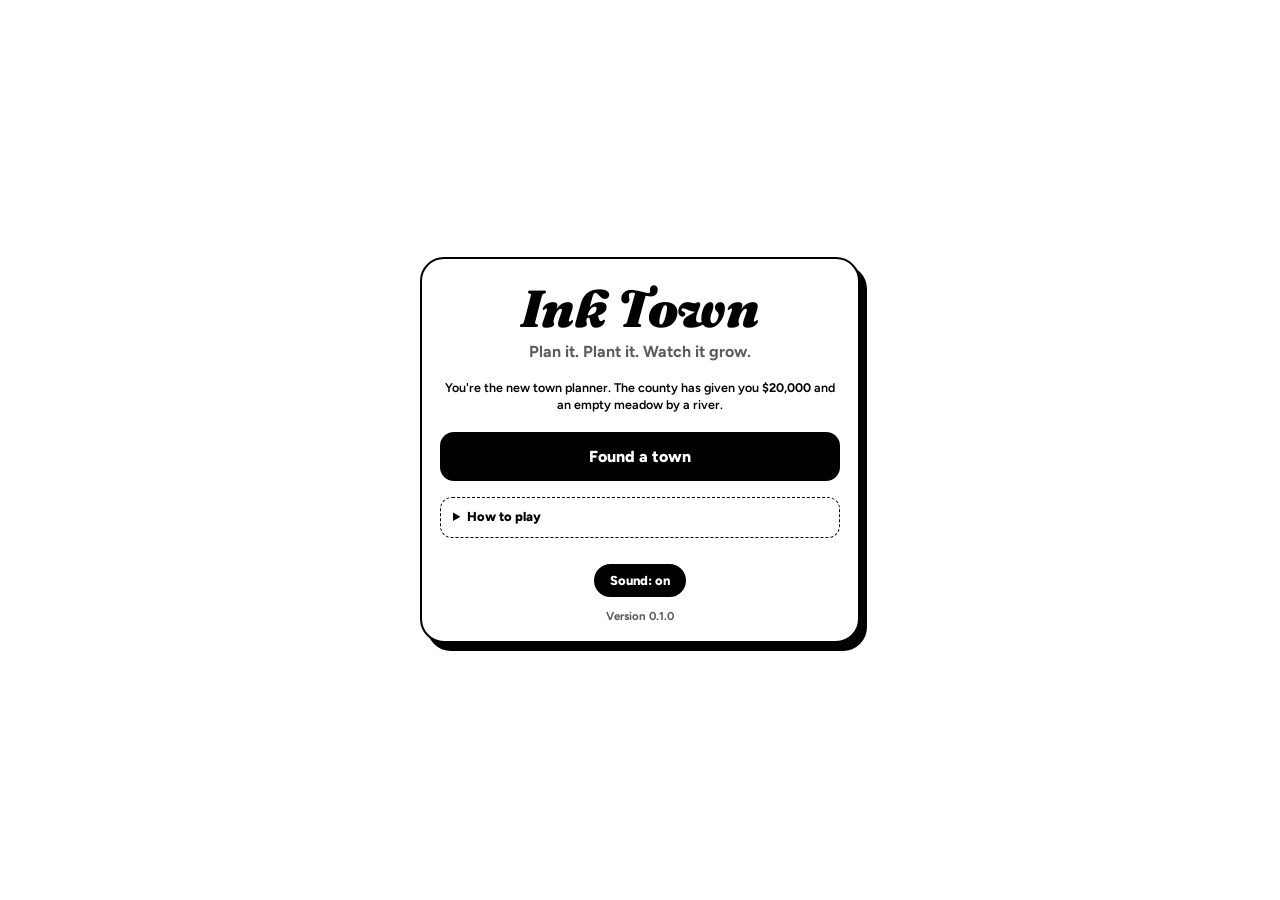
==== play/index.html @ 35b31f79 "Ink Town: a cozy ink-drawn town builder A paper-and-ink city builder in the style of Ink Nine and In" ====
<!doctype html>
<html lang="en">
<head>
<meta charset="utf-8">
<meta name="viewport" content="width=device-width, initial-scale=1, viewport-fit=cover, user-scalable=no">
<title>Ink Town</title>
<meta name="description" content="Plan it. Plant it. Watch it grow.">
<meta name="theme-color" content="#ffffff">
<link rel="manifest" href="/manifest.webmanifest">
<link rel="icon" type="image/svg+xml" href="/icons/icon.svg">
<meta name="apple-mobile-web-app-capable" content="yes">
<meta name="mobile-web-app-capable" content="yes">
<meta name="apple-mobile-web-app-title" content="Ink Town">
<meta name="apple-mobile-web-app-status-bar-style" content="default">
<link rel="preconnect" href="https://fonts.googleapis.com">
<link rel="preconnect" href="https://fonts.gstatic.com" crossorigin>
<link href="https://fonts.googleapis.com/css2?family=Fraunces:ital,opsz,wght@0,9..144,500;0,9..144,800;1,9..144,900&family=Figtree:wght@500;700;800&display=swap" rel="stylesheet">
<link rel="stylesheet" href="styles.css">
</head>
<body>
<canvas id="c" aria-label="Your town"></canvas>

<header id="top" hidden>
  <div class="tl">
    <div class="hn" id="tname">Inkwell</div>
    <div class="sub" id="tsub">Day 1 · Hamlet</div>
  </div>
  <button class="cash" id="cashBtn" type="button" aria-label="Town money">
    <span class="pv" id="money">$20,000</span><span class="sub" id="net">+$0 a day</span>
  </button>
  <div class="row2">
    <button class="chip" id="popChip" type="button" aria-label="Residents">
      <svg viewBox="0 0 20 20" aria-hidden="true"><circle cx="10" cy="6" r="3.4" fill="#fff" stroke="#000" stroke-width="1.8"/><path d="M3.5 18c0-4 2.8-6.5 6.5-6.5s6.5 2.5 6.5 6.5z" fill="#fff" stroke="#000" stroke-width="1.8" stroke-linejoin="round"/></svg><b id="pop">0</b></button>
    <button class="chip" id="hapChip" type="button" aria-label="Happiness">
      <svg viewBox="0 0 20 20" aria-hidden="true"><circle cx="10" cy="10" r="8" fill="#fff" stroke="#000" stroke-width="1.8"/><circle cx="7.2" cy="8" r="1.2"/><circle cx="12.8" cy="8" r="1.2"/><path id="mouth" d="M6.5 12q3.5 3 7 0" fill="none" stroke="#000" stroke-width="1.8" stroke-linecap="round"/></svg><b id="hap">–</b></button>
    <button class="dem" id="demBtn" type="button" aria-label="What the town wants">
      <span><i id="dH"></i><small>Homes</small></span><span><i id="dS"></i><small>Shops</small></span><span><i id="dW"></i><small>Work</small></span>
    </button>
    <div class="clock" aria-hidden="true"><i id="dayArc"></i></div>
  </div>
  <div id="rankbar"><span id="rankL">Hamlet</span><div class="rb"><i id="rankFill"></i></div><span id="rankR">Village at 60</span></div>
</header>
<button id="menuBtn" class="round" type="button" aria-label="Menu" hidden>
  <svg viewBox="0 0 32 32" aria-hidden="true"><path d="M8 10h16M8 16h16M8 22h16" stroke="currentColor" stroke-width="3" stroke-linecap="round"/></svg>
</button>
<div id="side" hidden>
  <button id="speedBtn" class="round" type="button" aria-label="Speed"><svg viewBox="0 0 32 32" aria-hidden="true"><path id="speedIcon" d="" fill="currentColor"/></svg></button>
  <button id="undoBtn" class="round" type="button" aria-label="Undo"><svg viewBox="0 0 32 32" aria-hidden="true"><path d="M11 9 5 15l6 6M6 15h12a7 7 0 0 1 0 14h-4" fill="none" stroke="currentColor" stroke-width="3" stroke-linecap="round" stroke-linejoin="round" transform="translate(1 -3)"/></svg></button>
  <button id="homeBtn" class="round" type="button" aria-label="Back to the town hall"><svg viewBox="0 0 32 32" aria-hidden="true"><circle cx="16" cy="16" r="9" fill="none" stroke="currentColor" stroke-width="3"/><circle cx="16" cy="16" r="3" fill="currentColor"/><path d="M16 3v5M16 24v5M3 16h5M24 16h5" stroke="currentColor" stroke-width="3" stroke-linecap="round"/></svg></button>
</div>
<button id="taskPill" type="button" hidden><i>Task</i><span id="taskT"></span></button>

<div id="hint" hidden><span id="hintT"></span></div>
<div id="dock" hidden>
  <div id="tray" hidden>
    <div class="trayhead"><b id="trayT">Homes</b><small id="trayS"></small><button id="trayX" type="button" aria-label="Stop building">Done</button></div>
    <div class="items" id="items"></div>
  </div>
  <nav id="cats" aria-label="Build"></nav>
</div>
<div id="sheet" hidden><div class="sh" id="sheetIn"></div></div>
<div id="toast" role="status" aria-live="polite"></div>
<div id="callout"></div>
<div id="card" hidden><div class="panel" id="panel"></div></div>
<script src="js/config.js"></script>
<script src="js/engine.js"></script>
<script src="js/items.js"></script>
<script src="js/town.js"></script>
<script src="js/sim.js"></script>
<script src="js/render.js"></script>
<script src="js/draw.js"></script>
<script src="js/agents.js"></script>
<script src="js/audio.js"></script>
<script src="js/ui.js"></script>
<script src="js/screens.js"></script>
<script src="js/input.js"></script>
<script src="js/scene.js"></script>
<script src="js/main.js"></script>
<script>if('serviceWorker' in navigator&&location.protocol==='https:') navigator.serviceWorker.register('/sw.js').catch(()=>{});</script>
</body>
</html>
---- play/styles.css ----
/* Ink Town styles. Paper-and-ink look: white paper, black ink, no other colors. Shared with Ink Nine and Ink Rally. */
:root{
  --paper:#ffffff; --ink:#000000; --soft:#5c5c5c;
  --display:"Fraunces", Georgia, "Times New Roman", serif;
  --ui:"Figtree", system-ui, -apple-system, "Segoe UI", sans-serif;
  --spring:cubic-bezier(.34,1.56,.64,1); --settle:cubic-bezier(.3,.7,.3,1);
  color-scheme: light;
  box-sizing:border-box;
}
/* The town is paper-and-ink by design, so it stays white in either viewer theme. */
@media (prefers-color-scheme: dark){ :root:not([data-theme="light"]){ --paper:#ffffff; --ink:#000000; --soft:#5c5c5c; } }
:root[data-theme="dark"]{ --paper:#ffffff; --ink:#000000; --soft:#5c5c5c; }
*,*::before,*::after{box-sizing:inherit}
html,body{height:100%;margin:0;background:var(--paper);color:var(--ink);overflow:hidden;overscroll-behavior:none;
  -webkit-user-select:none;user-select:none;-webkit-touch-callout:none;-webkit-tap-highlight-color:transparent;font-family:var(--ui)}
canvas{position:fixed;inset:0;width:100%;height:100%;display:block;touch-action:none}
[hidden]{display:none !important}
button{font-family:var(--ui)}

/* ---------- HUD ---------- */
#top{position:fixed;top:0;left:0;right:0;z-index:5;pointer-events:none;
  padding:calc(env(safe-area-inset-top,0px) + 10px) 16px 16px;background:linear-gradient(to bottom,#fff 78%,rgba(255,255,255,0));
  display:grid;grid-template-columns:1fr auto;align-items:start;gap:6px 8px}
#top button{pointer-events:auto}
.hn{font-family:var(--display);font-style:italic;font-weight:900;font-size:27px;line-height:1;letter-spacing:-.01em;white-space:nowrap;overflow:hidden;text-overflow:ellipsis;max-width:52vw}
.hn,.sub,.pv{text-shadow:0 0 3px #fff,0 0 3px #fff,0 0 6px #fff}
.sub{font-size:12.5px;font-weight:700;color:var(--soft);margin-top:4px;line-height:1.25;display:block}
.cash{appearance:none;border:0;background:none;padding:0;margin-right:48px;text-align:right;color:var(--ink);cursor:pointer;min-width:96px}
.pv{display:block;font-family:var(--display);font-weight:800;font-size:27px;line-height:1;font-variant-numeric:tabular-nums}
.cash.pop .pv{animation:cashPop .45s var(--spring)}
.cash.broke .pv{animation:nope .3s}
@keyframes cashPop{0%{transform:scale(1)}35%{transform:scale(1.14,.88)}100%{transform:none}}
.row2{grid-column:1/-1;display:flex;align-items:center;gap:6px}
.chip{appearance:none;display:inline-flex;align-items:center;gap:5px;border:2px solid var(--ink);background:var(--paper);color:var(--ink);border-radius:999px;padding:4px 10px 4px 5px;cursor:pointer;
  font:800 14px var(--ui);font-variant-numeric:tabular-nums;box-shadow:2px 3px 0 var(--ink);transition:transform .2s var(--spring)}
.chip svg{width:20px;height:20px}
.chip:active,.dem:active{transform:scale(1.06,.9)}
.chip:focus-visible,.dem:focus-visible,.cash:focus-visible{outline:3px solid var(--ink);outline-offset:3px}
.dem{appearance:none;display:flex;gap:7px;border:2px solid var(--ink);background:var(--paper);border-radius:12px;padding:3px 8px 2px;cursor:pointer;box-shadow:2px 3px 0 var(--ink);transition:transform .2s var(--spring)}
.dem span{display:grid;justify-items:center;gap:1px}
.dem i{position:relative;display:block;width:9px;height:20px;border:1.5px solid var(--ink);border-radius:3px;overflow:hidden}
.dem i::before{content:"";position:absolute;left:0;right:0;top:50%;border-top:1px solid var(--ink);opacity:.5}
.dem i b{position:absolute;left:0;right:0;background:var(--ink);transition:all .6s var(--settle)}
.dem i b.neg{background:repeating-linear-gradient(-45deg,#000 0 1.5px,#fff 1.5px 3.5px)}
.dem small{font-size:8.5px;font-weight:800;color:var(--ink);letter-spacing:.01em}
.clock{margin-left:auto;width:26px;height:26px;border:2px solid var(--ink);border-radius:50%;background:var(--paper);position:relative;overflow:hidden}
.clock i{position:absolute;inset:0;border-radius:50%;background:conic-gradient(#000 var(--p,0%),transparent 0)}
#rankbar{grid-column:1/-1;display:flex;align-items:center;gap:8px;font-size:11.5px;font-weight:800}
#rankbar .rb{flex:1;height:8px;border:1.5px solid var(--ink);border-radius:999px;overflow:hidden;background:var(--paper)}
#rankbar .rb i{display:block;height:100%;background:var(--ink);transform-origin:0 50%;transition:transform .8s var(--settle)}
#rankR{color:var(--soft)}

.round{position:fixed;z-index:6;width:42px;height:42px;border-radius:50%;border:2.5px solid var(--ink);background:var(--paper);color:var(--ink);box-shadow:3px 4px 0 var(--ink);
  display:grid;place-items:center;cursor:pointer;padding:0;transition:transform .28s var(--spring),opacity .2s}
.round svg{width:24px;height:24px}
.round:active{transform:scale(1.12,.86)}
.round:focus-visible{outline:3px solid var(--ink);outline-offset:4px}
.round:disabled{opacity:.3;cursor:default;box-shadow:none}
#menuBtn{right:12px;top:calc(env(safe-area-inset-top,0px) + 8px)}
#side{position:fixed;right:12px;top:calc(env(safe-area-inset-top,0px) + 150px);z-index:6;display:grid;gap:12px}
#side .round{position:static}
#speedBtn.on{background:var(--ink);color:var(--paper)}
#taskPill span{display:grid;min-width:0}
#taskPill b{font-weight:800;white-space:nowrap;overflow:hidden;text-overflow:ellipsis}
#taskPill small{font-size:11.5px;font-weight:700;opacity:.75;font-variant-numeric:tabular-nums}

#taskPill{position:fixed;left:12px;top:calc(env(safe-area-inset-top,0px) + 150px);z-index:6;max-width:calc(100vw - 88px);appearance:none;display:flex;align-items:center;gap:8px;text-align:left;
  border:2px solid var(--ink);background:var(--paper);color:var(--ink);border-radius:14px;padding:6px 11px 6px 7px;cursor:pointer;box-shadow:3px 4px 0 var(--ink);font:700 12.5px var(--ui);line-height:1.25;
  transition:transform .2s var(--spring)}
#taskPill i{font-style:normal;font-weight:800;font-size:10.5px;background:var(--ink);color:var(--paper);border-radius:8px;padding:3px 6px;flex:none}
#taskPill:active{transform:scale(1.04,.92)}
#taskPill.done{animation:taskDone .7s var(--settle)}
@keyframes taskDone{0%{transform:scale(1)}30%{transform:scale(1.1,.85);background:var(--ink);color:var(--paper)}60%{transform:scale(.97,1.04)}100%{transform:none}}

/* ---------- the build dock ---------- */
#dock{position:fixed;left:0;right:0;bottom:0;z-index:6;pointer-events:none;padding:0 10px calc(env(safe-area-inset-bottom,0px) + 10px)}
#dock>*{pointer-events:auto}
#cats{display:grid;grid-template-columns:repeat(7,minmax(0,1fr));gap:3px;background:var(--paper);border:2.5px solid var(--ink);border-radius:20px;box-shadow:4px 5px 0 var(--ink);padding:5px;max-width:560px;margin:0 auto}
.cat{appearance:none;border:0;background:none;color:var(--ink);border-radius:14px;padding:5px 0 4px;cursor:pointer;display:grid;justify-items:center;gap:2px;font:800 10px var(--ui);letter-spacing:-.01em;min-width:0;transition:transform .22s var(--spring)}
.cat svg{width:26px;height:26px}
.cat.on{background:var(--ink);color:var(--paper);transform:translateY(-3px)}
.cat:active{transform:scale(1.1,.88)}
.cat:focus-visible{outline:3px solid var(--ink);outline-offset:1px}
#tray{background:var(--paper);border:2.5px solid var(--ink);border-radius:20px;box-shadow:4px 5px 0 var(--ink);margin:0 auto 8px;max-width:560px;padding:6px 0 4px;animation:trayIn .45s var(--settle)}
@keyframes trayIn{0%{transform:translateY(40px) scale(.94,1.08);opacity:0}60%{transform:translateY(-4px) scale(1.02,.98);opacity:1}100%{transform:none}}
.trayhead{display:flex;align-items:center;gap:8px;padding:0 8px 2px 14px}
.trayhead b{font-family:var(--display);font-style:italic;font-weight:900;font-size:18px}
.trayhead small{font-size:11.5px;font-weight:700;color:var(--soft);flex:1;white-space:nowrap;overflow:hidden;text-overflow:ellipsis}
#trayX{appearance:none;border:2px solid var(--ink);background:var(--paper);color:var(--ink);border-radius:999px;padding:4px 12px;font:800 12px var(--ui);cursor:pointer}
.items{display:flex;gap:7px;overflow-x:auto;padding:4px 10px 6px;scroll-snap-type:x proximity;-webkit-overflow-scrolling:touch;scrollbar-width:none}
.items::-webkit-scrollbar{display:none}
.it{appearance:none;flex:none;width:78px;scroll-snap-align:start;border:2px solid var(--ink);background:var(--paper);color:var(--ink);border-radius:14px;padding:4px 4px 6px;cursor:pointer;display:grid;justify-items:center;gap:1px;
  transition:transform .22s var(--spring);animation:pickIn .45s var(--settle) both}
.it canvas{position:static;width:66px;height:42px;touch-action:auto}
.it b{font-size:11.5px;font-weight:800;line-height:1.1;text-align:center;white-space:nowrap;overflow:hidden;text-overflow:ellipsis;max-width:100%}
.it small{font-size:10.5px;font-weight:800;font-variant-numeric:tabular-nums}
.it.on{background:var(--ink);color:var(--paper);transform:translateY(-4px)}
.it.on canvas{background:var(--paper);border-radius:9px}
.it.lock{border-style:dashed}
.it.lock canvas{opacity:.3}
.it.lock small{color:var(--soft)}
.it.poor small{text-decoration:line-through}
.it:focus-visible{outline:3px solid var(--ink);outline-offset:2px}
.it.nope{animation:nope .3s}
@keyframes nope{0%,100%{transform:translateX(0)}25%{transform:translateX(-4px)}75%{transform:translateX(4px)}}
#hint{position:fixed;left:0;right:0;bottom:120px;z-index:5;text-align:center;pointer-events:none;padding:0 16px}
#hint span{background:var(--paper);border:2px solid var(--ink);border-radius:14px;padding:6px 12px;display:inline-block;font-size:12.5px;font-weight:700;line-height:1.3;max-width:360px;animation:hintIn .5s var(--settle)}
#hint.out span{animation:hintOut .4s ease-in forwards}
@keyframes hintIn{0%{opacity:0;transform:translateY(-10px) scale(.9,1.1)}60%{opacity:1;transform:translateY(2px) scale(1.02,.98)}100%{transform:none}}
@keyframes hintOut{to{opacity:0;transform:translateY(-8px)}}
@keyframes bob{0%,100%{transform:translateY(0)}50%{transform:translateY(-3px)}}

/* ---------- the info sheet when you tap a building ---------- */
#sheet{position:fixed;left:0;right:0;bottom:0;z-index:7;padding:0 10px calc(env(safe-area-inset-bottom,0px) + 10px);pointer-events:none}
.sh{pointer-events:auto;max-width:520px;margin:0 auto;background:var(--paper);border:2.5px solid var(--ink);border-radius:22px;box-shadow:6px 7px 0 var(--ink);padding:14px 16px 14px;animation:trayIn .5s var(--settle);max-height:56vh;overflow-y:auto}
.sh .top{display:grid;grid-template-columns:auto 1fr auto;gap:12px;align-items:center}
.sh canvas{position:static;width:74px;height:60px;touch-action:auto}
.sh h2{font-family:var(--display);font-style:italic;font-weight:900;font-size:25px;line-height:1.05;margin:0}
.sh .top small{display:block;font-size:12.5px;font-weight:700;color:var(--soft);margin-top:3px}
.sh .x{appearance:none;width:34px;height:34px;border-radius:50%;border:2px solid var(--ink);background:var(--paper);color:var(--ink);font:900 18px var(--ui);cursor:pointer;line-height:1;padding:0;align-self:start}
.meter{display:grid;grid-template-columns:auto 1fr auto;gap:8px;align-items:center;font-size:12.5px;font-weight:800;margin:10px 0 0}
.meter .bar{height:10px;border:1.5px solid var(--ink);border-radius:999px;overflow:hidden}
.meter .bar i{display:block;height:100%;background:var(--ink);transform-origin:0 50%;animation:grow .7s var(--settle) both .1s}
@keyframes grow{0%{transform:scaleX(0)}}
.why{list-style:none;padding:0;margin:10px 0 0;display:grid;gap:5px;font-size:13px;font-weight:600;text-align:left}
.why li{display:grid;grid-template-columns:18px 1fr;gap:6px;align-items:start;line-height:1.3}
.why li::before{content:"";width:14px;height:14px;margin-top:1px;border:2px solid var(--ink);border-radius:50%;box-sizing:border-box}
.why li.g::before{background:var(--ink)}
.why li.b::before{border-radius:3px;background:repeating-linear-gradient(-45deg,#000 0 1.5px,#fff 1.5px 3.5px)}
.sbtns{display:flex;gap:8px;margin-top:12px}
.sbtns .btn{flex:1;padding:10px 12px;font-size:14px}

#toast{position:fixed;left:50%;top:42%;z-index:9;transform:translateX(-50%);pointer-events:none;opacity:0;
  background:var(--ink);color:var(--paper);border-radius:999px;padding:9px 16px;font-weight:800;font-size:14px;white-space:nowrap;max-width:calc(100vw - 32px);overflow:hidden;text-overflow:ellipsis}
#toast.go{animation:toast 2.2s var(--settle) forwards}
@keyframes toast{0%{opacity:0;transform:translateX(-50%) translateY(-14px) scale(.8,1.2)}12%{opacity:1;transform:translateX(-50%) scale(1.05,.95)}20%{transform:translateX(-50%)}82%{opacity:1;transform:translateX(-50%)}100%{opacity:0;transform:translateX(-50%) translateY(-8px)}}

#callout{position:fixed;left:0;right:0;top:32%;z-index:8;text-align:center;pointer-events:none;opacity:0}
#callout b{display:block;font-family:var(--display);font-style:italic;font-weight:900;font-size:clamp(52px,16vw,92px);line-height:1;
  text-shadow:3px 4px 0 #fff, -2px -2px 0 #fff, 2px -2px 0 #fff, -2px 2px 0 #fff}
#callout span{display:inline-block;margin-top:8px;font-size:16px;font-weight:800;background:var(--paper);border:2px solid var(--ink);border-radius:999px;padding:5px 14px}
#callout.go{animation:call 1.8s linear forwards}
@keyframes call{0%{opacity:0;transform:scale(.2)}8%{opacity:1;transform:scale(1.28,.78)}14%{transform:scale(.88,1.16)}20%{transform:scale(1.05,.96)}26%{transform:scale(1)}82%{opacity:1;transform:translateY(0) scale(1)}88%{transform:translateY(6px) scale(1.1,.9)}100%{opacity:0;transform:translateY(-90px) scale(.8,1.3)}}

/* ---------- cards ---------- */
#card{position:fixed;inset:0;z-index:10;display:grid;overflow-y:auto;-webkit-overflow-scrolling:touch;background:rgba(255,255,255,.8);padding:calc(env(safe-area-inset-top,0px) + 16px) 16px calc(env(safe-area-inset-bottom,0px) + 16px)}
#card .panel{margin:auto}
#card.home{background:rgba(255,255,255,.55)}
.panel{background:var(--paper);border:2.5px solid var(--ink);border-radius:24px;box-shadow:7px 8px 0 var(--ink);
  padding:22px 18px 18px;width:min(440px,100%);text-align:center;animation:cardIn .6s var(--settle)}
.panel.still{animation:none}
@keyframes cardIn{0%{transform:translateY(60vh) scale(.7,1.3)}55%{transform:translateY(-10px) scale(1.06,.94)}75%{transform:translateY(3px) scale(.98,1.02)}100%{transform:none}}
.panel h2{font-family:var(--display);font-weight:900;font-style:italic;font-size:34px;line-height:1.05;margin:0}
.panel h3{font-family:var(--display);font-weight:800;font-size:19px;margin:16px 0 8px;text-align:left}
.panel p{margin:6px 0 16px;font-weight:700;color:var(--soft)}
.logo{font-size:52px !important;margin-bottom:2px !important}
.big{font-family:var(--display);font-weight:900;font-size:46px;line-height:1;margin:4px 0 2px;font-variant-numeric:tabular-nums}
.btn{appearance:none;border:2.5px solid var(--ink);background:var(--ink);color:var(--paper);border-radius:14px;padding:13px 22px;
  font-family:var(--ui);font-weight:800;font-size:16px;cursor:pointer;width:100%;transition:transform .2s var(--spring)}
.btn:active{transform:scale(1.04,.9)}
.btn.ghost{background:var(--paper);color:var(--ink);margin-top:8px}
.btn:disabled{opacity:.35;cursor:default}
.btn:focus-visible{outline:3px solid var(--ink);outline-offset:3px}
.fbc{appearance:none;border:2px solid var(--ink);background:var(--paper);color:var(--ink);border-radius:999px;padding:7px 14px;font:800 13px var(--ui);cursor:pointer;margin:12px 4px 0}
.fbc.on{background:var(--ink);color:var(--paper)}
.fbc:focus-visible{outline:3px solid var(--ink);outline-offset:2px}
.ver{font-size:11.5px !important;font-weight:700 !important;color:var(--soft) !important;margin:12px 0 0 !important}
.how{text-align:left;font-size:13px;font-weight:600;border:1.5px dashed var(--ink);border-radius:12px;padding:10px 12px;margin:0 0 14px;line-height:1.45}
.how summary{font-weight:800;cursor:pointer}
.how ul{margin:8px 0 0;padding-left:18px}
.how li{margin:0 0 5px}

.towncard{border:2.5px solid var(--ink);border-radius:18px;overflow:hidden;margin:14px 0 12px;box-shadow:4px 5px 0 var(--ink);text-align:left;animation:pickIn .55s var(--settle) both .1s}
.towncard canvas{position:static;display:block;width:100%;height:150px;border-bottom:2px solid var(--ink);touch-action:auto}
.towncard .tc{padding:10px 14px 12px}
.towncard b{display:block;font-family:var(--display);font-style:italic;font-weight:900;font-size:24px;line-height:1.05}
.towncard small{font-size:12.5px;font-weight:700;color:var(--soft)}
@keyframes pickIn{0%{opacity:0;transform:translateY(24px) scale(.9,1.12)}60%{opacity:1;transform:translateY(-3px) scale(1.03,.97)}100%{opacity:1;transform:none}}

.board{border:2px solid var(--ink);border-radius:14px;overflow:hidden;margin:0 0 12px;text-align:left}
.board .row{display:grid;grid-template-columns:1fr auto;align-items:center;gap:6px;padding:7px 12px;border-top:1.5px solid var(--ink);font-size:14px;font-weight:700;animation:rowIn .45s var(--settle) both}
.board .row:first-child{border-top:0}
.board .row b{font-family:var(--display);font-weight:900;font-size:17px;font-variant-numeric:tabular-nums}
.board .row.tot{background:var(--ink);color:var(--paper)}
.board .row small{display:block;font-weight:600;font-size:11.5px;color:var(--soft)}
.board .row.tot small{color:var(--paper);opacity:.8}
@keyframes rowIn{0%{opacity:0;transform:translateX(-18px)}70%{opacity:1;transform:translateX(3px)}100%{opacity:1;transform:none}}
.seg{display:flex;gap:6px;margin:0 0 6px}
.seg button{appearance:none;flex:1;border:2px solid var(--ink);background:var(--paper);color:var(--ink);border-radius:12px;padding:8px 4px;font:800 14px var(--ui);cursor:pointer;display:grid;gap:1px}
.seg button small{font-size:10.5px;font-weight:700;opacity:.75}
.seg button.on{background:var(--ink);color:var(--paper)}
.seg button:focus-visible{outline:3px solid var(--ink);outline-offset:2px}
.note{font-size:12.5px !important;font-weight:600 !important;color:var(--ink) !important;text-align:left;margin:4px 0 10px !important;line-height:1.4}
.spark{display:flex;align-items:center;gap:2px;height:44px;border:1.5px dashed var(--ink);border-radius:10px;padding:4px 6px;margin:0 0 12px;position:relative}
.spark::before{content:"";position:absolute;left:6px;right:6px;top:50%;border-top:1px solid var(--ink);opacity:.4}
.spark i{flex:1;display:block;position:relative;height:100%}
.spark i b{position:absolute;left:0;right:0;background:var(--ink);border-radius:1px}
.spark i b.neg{background:repeating-linear-gradient(-45deg,#000 0 1.5px,#fff 1.5px 3.5px);border:1px solid var(--ink)}

.tasks{list-style:none;padding:0;margin:0 0 14px;display:grid;gap:6px;text-align:left}
.tasks li{display:grid;grid-template-columns:22px 1fr auto;gap:8px;align-items:center;border:2px solid var(--ink);border-radius:12px;padding:8px 10px;font-size:13.5px;font-weight:700;animation:rowIn .45s var(--settle) both}
.tasks li::before{content:"";width:18px;height:18px;border:2px solid var(--ink);border-radius:50%;box-sizing:border-box}
.tasks li.done{border-style:dashed;color:var(--soft)}
.tasks li.done::before{background:var(--ink)}
.tasks li.now{background:var(--ink);color:var(--paper)}
.tasks li.now::before{border-color:var(--paper)}
.tasks li small{font-weight:800;font-variant-numeric:tabular-nums}
.tasks li.later{opacity:.45}
.unl{display:flex;flex-wrap:wrap;gap:8px;justify-content:center;margin:6px 0 16px}
.unl span{display:grid;justify-items:center;gap:2px;width:86px;border:2px solid var(--ink);border-radius:12px;padding:4px 2px 6px;font-size:11.5px;font-weight:800;animation:pickIn .5s var(--settle) both}
.unl canvas{position:static;width:74px;height:50px;touch-action:auto}

.nameform{display:grid;gap:8px;text-align:left;margin-top:6px}
.nameform label{font-size:12px;font-weight:800}
#nameIn{font:800 22px var(--display);font-style:italic;border:2.5px solid var(--ink);border-radius:14px;padding:12px 14px;background:var(--paper);color:var(--ink);width:100%;-webkit-user-select:text;user-select:text}
#nameIn:focus{outline:3px solid var(--ink);outline-offset:2px}
#nameIn.nope{animation:nope .3s}
.nerr{min-height:1.1em;margin:0 !important;font-size:12.5px !important;font-weight:700 !important;color:var(--ink) !important}
.linkbtn{appearance:none;border:0;background:none;padding:2px 4px;font:inherit;font-weight:800;color:var(--ink);text-decoration:underline;text-underline-offset:3px;cursor:pointer;justify-self:start}
.linkbtn:focus-visible{outline:2px solid var(--ink);outline-offset:2px}

@media (prefers-reduced-motion: reduce){
  #hint span,#hint.out span,.panel,.it,#tray,.sh,.towncard,.board .row,.tasks li,.unl span,#taskPill.done,.cash.pop .pv{animation:none}
  #callout.go{animation:callStill 1.8s linear forwards}
  #toast.go{animation:toastStill 2.2s linear forwards}
}
@keyframes callStill{0%,85%{opacity:1}100%{opacity:0}}
@keyframes toastStill{0%,85%{opacity:1}100%{opacity:0}}
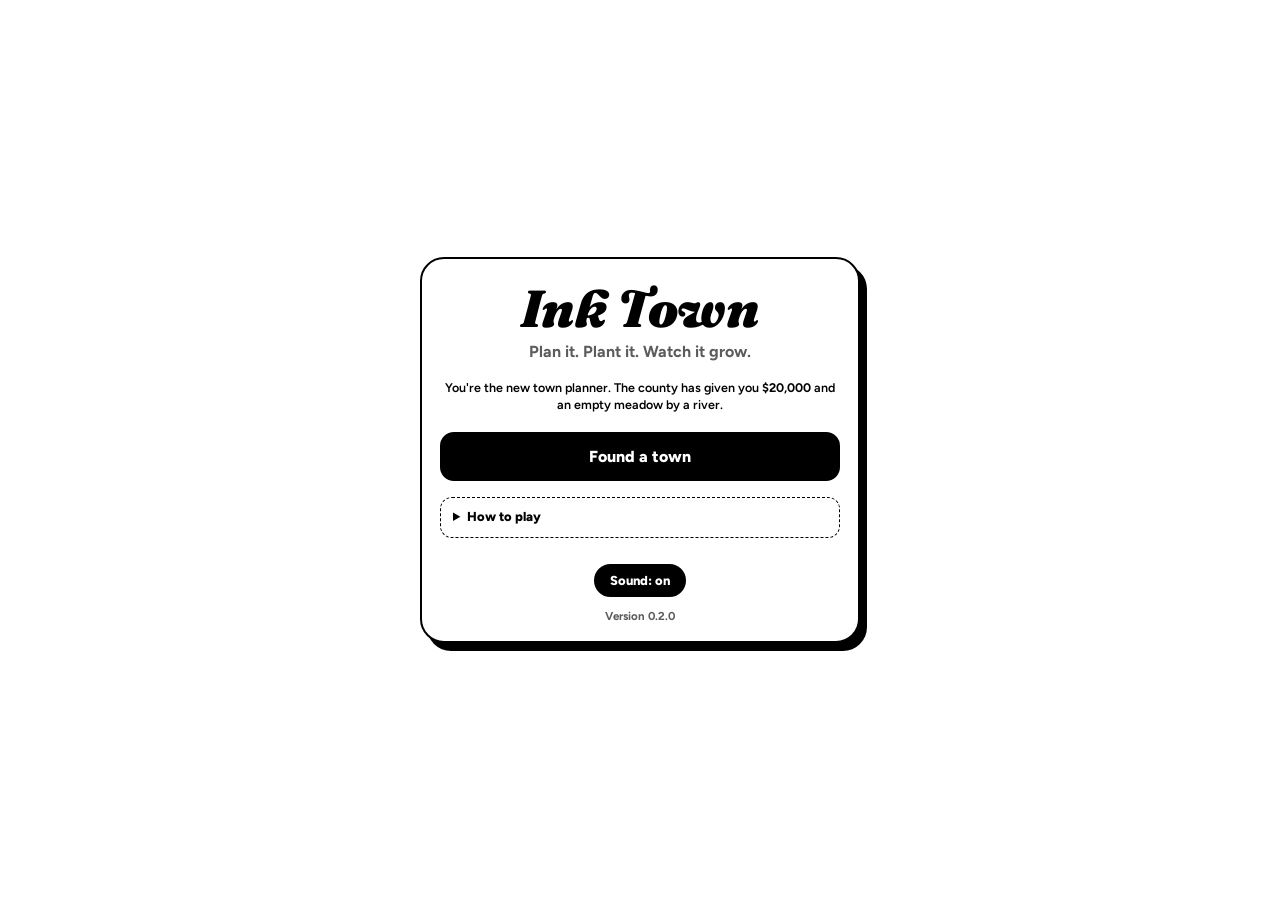
==== commit 70649b6d: "Longer days with night: a day lasts 15 minutes, 73% daylight - Town clock with sunrise at 5:00 and s" ====
--- a/play/index.html
+++ b/play/index.html
@@ -36,7 +36,7 @@
     <button class="dem" id="demBtn" type="button" aria-label="What the town wants">
       <span><i id="dH"></i><small>Homes</small></span><span><i id="dS"></i><small>Shops</small></span><span><i id="dW"></i><small>Work</small></span>
     </button>
-    <div class="clock" aria-hidden="true"><i id="dayArc"></i></div>
+    <div class="clock" id="dial" role="img" aria-label="Day"><i id="dayArc"></i><svg viewBox="0 0 24 24" id="dialIcon" aria-hidden="true"></svg></div>
   </div>
   <div id="rankbar"><span id="rankL">Hamlet</span><div class="rb"><i id="rankFill"></i></div><span id="rankR">Village at 60</span></div>
 </header>
--- a/play/styles.css
+++ b/play/styles.css
@@ -43,8 +43,10 @@
 .dem i b{position:absolute;left:0;right:0;background:var(--ink);transition:all .6s var(--settle)}
 .dem i b.neg{background:repeating-linear-gradient(-45deg,#000 0 1.5px,#fff 1.5px 3.5px)}
 .dem small{font-size:8.5px;font-weight:800;color:var(--ink);letter-spacing:.01em}
-.clock{margin-left:auto;width:26px;height:26px;border:2px solid var(--ink);border-radius:50%;background:var(--paper);position:relative;overflow:hidden}
-.clock i{position:absolute;inset:0;border-radius:50%;background:conic-gradient(#000 var(--p,0%),transparent 0)}
+.clock{margin-left:auto;width:34px;height:34px;border-radius:50%;position:relative;flex:none;background:conic-gradient(#000 var(--p,0%),#fff 0);border:2px solid var(--ink)}
+.clock i{position:absolute;inset:3px;border-radius:50%;background:var(--paper);border:1.5px solid var(--ink);transition:background .8s}
+.clock svg{position:absolute;left:4px;top:4px;width:calc(100% - 8px);height:calc(100% - 8px)}
+.clock.night i{background:var(--ink)}
 #rankbar{grid-column:1/-1;display:flex;align-items:center;gap:8px;font-size:11.5px;font-weight:800}
 #rankbar .rb{flex:1;height:8px;border:1.5px solid var(--ink);border-radius:999px;overflow:hidden;background:var(--paper)}
 #rankbar .rb i{display:block;height:100%;background:var(--ink);transform-origin:0 50%;transition:transform .8s var(--settle)}
